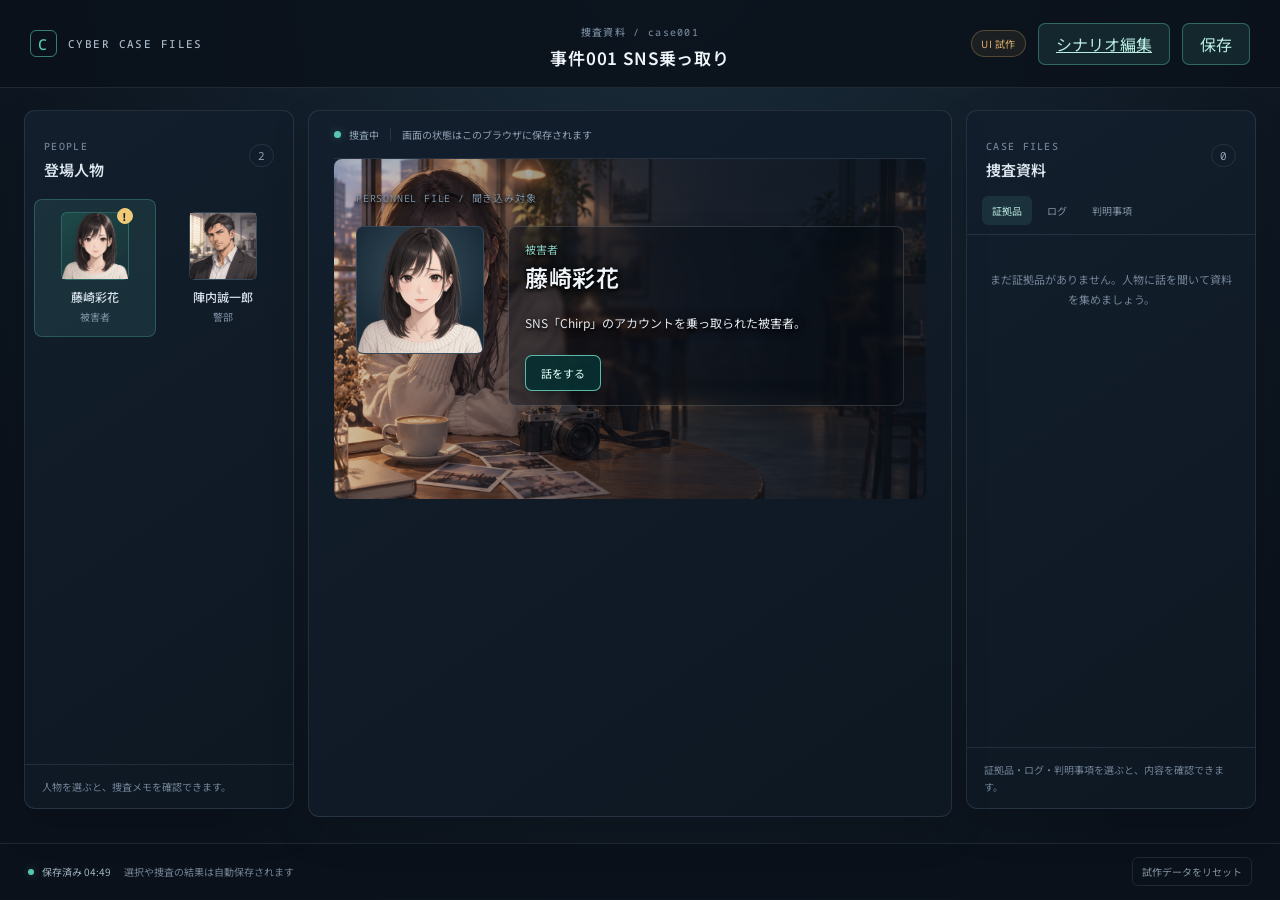
==== prototype/index.html @ 9a561472 "Add an input node." ====
<!doctype html>
<html lang="ja">
  <head>
    <meta charset="utf-8">
    <meta name="viewport" content="width=device-width, initial-scale=1">
    <meta name="theme-color" content="#101b29">
    <title>CASE 001 | サイバー捜査ノベルADV</title>
    <link rel="stylesheet" href="./style.css">
    <script type="module" src="./app.js"></script>
  </head>
  <body>
    <header class="topbar">
      <a class="wordmark" href="./" aria-label="捜査画面トップ">
        <span class="wordmark-icon">C</span>
        <span>CYBER CASE FILES</span>
      </a>
      <div class="case-heading">
        <span id="case-eyebrow" class="eyebrow">捜査資料 / CASE 001</span>
        <h1 id="case-title">SNS乗っ取り</h1>
      </div>
      <div class="top-actions">
        <span class="prototype-badge">UI 試作</span>
        <a class="save-button" href="./scenario-maker/index.html?source=case001.json">シナリオ編集</a>
        <button id="save-button" class="save-button" type="button">保存</button>
      </div>
    </header>

    <main class="workspace">
      <nav class="side-panel people-panel" aria-label="登場人物">
        <div class="panel-heading">
          <div>
            <span class="eyebrow">PEOPLE</span>
            <h2>登場人物</h2>
          </div>
          <span id="people-count" class="count-pill">0</span>
        </div>
        <div id="people-list" class="list-stack"></div>
        <div class="panel-footnote">人物を選ぶと、捜査メモを確認できます。</div>
      </nav>

      <section class="main-panel" aria-live="polite">
        <div class="case-status-row">
          <span class="status-dot"></span>
          <span>捜査中</span>
          <span class="status-divider"></span>
          <span>画面の状態はこのブラウザに保存されます</span>
        </div>
        <div id="detail-view" class="detail-view"></div>
        <section id="dialogue-choices" class="dialogue-choices" hidden aria-label="選択肢"></section>
        <section id="dialogue-pane" class="dialogue-pane" aria-live="polite">
          <div class="dialogue-label">DIALOGUE / 会話</div>
          <div class="dialogue-speaker-row"><span id="dialogue-icon" class="dialogue-icon"></span><div><span id="dialogue-speaker" class="dialogue-speaker"></span><h2 id="dialogue-title"></h2></div></div>
          <p id="dialogue-text" class="dialogue-text"></p>
          <form id="dialogue-answer-form" class="dialogue-answer-form" hidden>
            <label for="dialogue-answer">回答</label>
            <div class="dialogue-answer-row"><input id="dialogue-answer" name="answer" type="text" autocomplete="off"><button class="action-button" type="submit">回答する</button></div>
            <p id="dialogue-answer-feedback" class="dialogue-answer-feedback" role="status" aria-live="polite"></p>
          </form>
          <div id="dialogue-controls" class="dialogue-controls"><button id="dialogue-next" class="action-button" type="button" hidden>次へ</button><button id="dialogue-close" class="reset-button" type="button" hidden>やめる</button><button id="log-analysis-close" class="reset-button" type="button" hidden>解析を終了する</button></div>
        </section>
     </section>

      <nav class="side-panel evidence-panel" aria-label="捜査資料">
        <div class="panel-heading">
          <div>
            <span class="eyebrow">CASE FILES</span>
            <h2>捜査資料</h2>
          </div>
          <span id="evidence-count" class="count-pill">0</span>
        </div>
        <div class="evidence-tabs" role="tablist" aria-label="捜査資料の種類">
          <button class="tab-button is-active" data-tab="evidence" type="button" role="tab" aria-selected="true">証拠品</button>
          <button class="tab-button" data-tab="logs" type="button" role="tab" aria-selected="false">ログ</button>
          <button class="tab-button" data-tab="facts" type="button" role="tab" aria-selected="false">判明事項</button>
        </div>
        <div id="evidence-list" class="list-stack"></div>
        <div class="panel-footnote">証拠品・ログ・判明事項を選ぶと、内容を確認できます。</div>
      </nav>
    </main>

    <footer class="savebar">
      <span class="save-indicator"><span id="save-indicator-dot" class="save-dot"></span><span id="save-status">読み込み中</span></span>
      <span class="save-hint">選択や捜査の結果は自動保存されます</span>
      <button id="reset-button" class="reset-button" type="button">試作データをリセット</button>
    </footer>

    <div id="toast" class="toast" role="status" aria-live="polite"></div>
    <dialog id="inspection-dialog" class="inspection-dialog" aria-labelledby="inspection-title">
      <div class="dialog-topline">EVIDENCE REVIEW / 証拠品調査</div>
      <h2 id="inspection-title">証拠品を調べる</h2>
      <div id="inspection-content"></div>
      <div class="dialog-actions">
        <button id="inspection-close" class="reset-button" type="button">やめる</button>
      </div>
    </dialog>
  </body>
</html>
---- prototype/style.css ----
:root {
  color-scheme: dark;
  font-family: 'Noto Sans JP';
  background: #0b121c;
  color: #e3ebf4;
  font-synthesis: none;
  text-rendering: optimizeLegibility;
  --line: rgba(168, 192, 216, .13);
  --muted: #8291a2;
  --panel: #111c29;
  --panel-deep: #0e1823;
  --accent: #58c7b2;
  --accent-soft: rgba(88, 199, 178, .12);
}

@font-face {
  font-family: 'Noto Sans JP';
  src: url('./assets/fonts/NotoSansJP[wght].ttf') format('truetype');
  font-style: normal;
  font-weight: 100 900;
  font-display: swap;
}

@font-face {
  font-family: 'Noto Sans Mono';
  src: url('./assets/fonts/NotoSansMono[wdth,wght].ttf') format('truetype');
  font-style: normal;
  font-weight: 100 900;
  font-stretch: 62.5% 100%;
  font-display: swap;
}

* { box-sizing: border-box; }
body { min-width: 360px; min-height: 100vh; margin: 0; background: radial-gradient(ellipse at 52% -15%, #1b2d3b 0, #0b121c 48rem); }
button { font: inherit; }
.topbar { min-height: 88px; padding: 0 30px; display: grid; grid-template-columns: 1fr 1fr 1fr; align-items: center; border-bottom: 1px solid var(--line); background: rgba(10, 17, 26, .86); }
.wordmark { display: inline-flex; align-items: center; gap: 11px; color: #aab8c8; font: 500 11px 'Noto Sans Mono', 'Noto Sans JP'; letter-spacing: .13em; text-decoration: none; }
.wordmark-icon { display: grid; place-items: center; width: 27px; aspect-ratio: 1 / 1; border: 1px solid rgba(88,199,178,.6); border-radius: 6px; color: var(--accent); font: 500 15px 'Noto Sans Mono', 'Noto Sans JP'; }
.case-heading { justify-self: center; text-align: center; }
.eyebrow { color: #728499; font: 500 10px 'Noto Sans Mono', 'Noto Sans JP'; letter-spacing: .13em; }
.case-heading h1 { margin: 4px 0 0; color: #f0f5fa; font-size: 17px; font-weight: 600; letter-spacing: .05em; }
.top-actions { justify-self: end; display: flex; align-items: center; gap: 12px; }
.prototype-badge { padding: 5px 9px; border: 1px solid rgba(231,180,98,.28); border-radius: 999px; color: #d7ad6c; background: rgba(231,180,98,.08); font-size: 10px; letter-spacing: .05em; }
.save-button { padding: 8px 17px; border: 1px solid rgba(88,199,178,.4); border-radius: 7px; color: #b9eee3; background: var(--accent-soft); cursor: pointer; transition: .16s ease; }
.save-button:hover { border-color: var(--accent); background: rgba(88,199,178,.2); }
.workspace { max-width: 1560px; min-height: calc(100vh - 145px); margin: 0 auto; padding: 22px 24px 26px; display: grid; grid-template-columns: minmax(220px, 270px) minmax(410px, 1fr) minmax(230px, 290px); gap: 14px; }
.side-panel, .main-panel { border: 1px solid var(--line); border-radius: 11px; background: linear-gradient(145deg, rgba(19,31,45,.98), rgba(14,24,35,.98)); box-shadow: 0 16px 40px rgba(0,0,0,.14); }
.side-panel { min-height: 650px; display: flex; flex-direction: column; overflow: hidden; }
.panel-heading, .section-heading { padding: 20px 19px 16px; display: flex; justify-content: space-between; align-items: center; }
.panel-heading h2, .section-heading h2 { margin: 4px 0 0; color: #dce6ef; font-size: 15px; font-weight: 600; }
.count-pill { min-width: 25px; height: 23px; padding: 0 7px; display: grid; place-items: center; border: 1px solid var(--line); border-radius: 999px; color: #91a1b3; font: 11px 'Noto Sans Mono', 'Noto Sans JP'; }
.list-stack { padding: 3px 9px; display: grid; gap: 5px; align-content: start; }
.list-item { width: 100%; min-height: 57px; padding: 9px 10px; display: flex; gap: 11px; align-items: center; border: 1px solid transparent; border-radius: 8px; color: inherit; background: transparent; text-align: left; cursor: pointer; transition: .15s ease; }
.list-item:hover { background: rgba(255,255,255,.035); }
.list-item.is-selected { border-color: rgba(88,199,178,.28); background: var(--accent-soft); }
.avatar { width: 36px; aspect-ratio: 1 / 1; flex: 0 0 auto; display: grid; place-items: center; border: 1px solid rgba(136,163,188,.18); border-radius: 6px; color: #b0c3d5; background: linear-gradient(145deg, #263d4b, #172634); font: 11px 'Noto Sans Mono', 'Noto Sans JP'; }
.avatar.is-accent { border-color: rgba(88,199,178,.3); color: #9ce0d2; background: linear-gradient(145deg, #1d4947, #183038); }
.item-copy { min-width: 0; display: grid; gap: 4px; }
.item-name { overflow: hidden; color: #d4dfe9; font-size: 12px; font-weight: 500; text-overflow: ellipsis; white-space: nowrap; }
.item-meta { color: #7e90a3; font-size: 10px; }
.item-mark { margin-left: auto; color: var(--accent); font-size: 12px; }
.people-panel .list-stack { grid-template-columns: repeat(2, minmax(0, 1fr)); padding: 3px 9px; gap: 7px; }
.people-panel .list-item { flex-direction: column; justify-content: flex-start; gap: 8px; padding: 12px 5px; text-align: center; }
.people-panel .avatar { width: 68px; }
.people-panel .item-copy { width: 100%; justify-items: center; gap: 4px; }
.people-panel .item-name { max-width: 100%; }
.panel-footnote { margin-top: auto; padding: 13px 17px; border-top: 1px solid var(--line); color: #728397; font-size: 10px; line-height: 1.7; }
.main-panel { padding: 0 25px 23px; }
.case-status-row { min-height: 48px; display: flex; gap: 8px; align-items: center; border-bottom: 1px solid var(--line); color: #8fa0b2; font-size: 10px; }
.status-dot, .save-dot { width: 7px; height: 7px; border-radius: 50%; background: var(--accent); box-shadow: 0 0 9px rgba(88,199,178,.35); }
.status-divider { width: 1px; height: 13px; margin: 0 3px; background: var(--line); }
.detail-view { min-height: 340px; padding: 31px 0 27px; }
.detail-topline { display: flex; align-items: center; gap: 8px; color: #7990a3; font: 10px 'Noto Sans Mono', 'Noto Sans JP'; letter-spacing: .08em; }
.detail-card { margin-top: 21px; display: grid; grid-template-columns: 128px minmax(0,1fr); gap: 24px; align-items: start; }
.portrait { aspect-ratio: 1 / 1; display: grid; place-items: center; overflow: hidden; border: 1px solid rgba(132,164,185,.22); border-radius: 7px; color: #a6b9c9; background: radial-gradient(circle at 50% 35%, #36515d, #1b2c39 70%); font: 25px 'Noto Sans Mono', 'Noto Sans JP'; }
.portrait.evidence-art { aspect-ratio: 1 / 1; color: #8ecdc0; background: radial-gradient(circle at 50% 45%, #264d4a, #14242c 72%); }
.detail-copy h2 { margin: 3px 0 8px; color: #eff5fa; font-size: 23px; font-weight: 600; letter-spacing: .025em; }
.detail-role { color: #86cdbf; font-size: 11px; }
.detail-description { max-width: 490px; margin: 18px 0 0; color: #a3b1bf; font-size: 12px; line-height: 1.9; }
.detail-id { margin-top: 18px; color: #63778b; font: 10px 'Noto Sans Mono', 'Noto Sans JP'; }
.action-button { margin-top: 20px; padding: 9px 15px; border: 1px solid rgba(88,199,178,.32); border-radius: 7px; color: #aee4d9; background: rgba(88,199,178,.09); font-size: 11px; cursor: pointer; transition: .15s ease; }
.action-button:hover:not(:disabled) { border-color: var(--accent); background: rgba(88,199,178,.17); }
.action-button:disabled { border-color: var(--line); color: #8090a0; background: rgba(255,255,255,.025); cursor: default; }
.detail-actions { display: flex; flex-wrap: wrap; gap: 8px; margin-top: 20px; }
.detail-actions .action-button { margin-top: 0; }
.action-button.secondary { color: var(--ink); background: rgba(10, 20, 29, .54); border-color: var(--line); }
.action-button.secondary:hover:not(:disabled) { border-color: var(--accent); background: rgba(25, 42, 52, .82); }
.empty-state { padding: 21px 12px; color: #748599; font-size: 11px; line-height: 1.8; text-align: center; }
.evidence-tabs { padding: 0 15px 9px; display: flex; gap: 5px; border-bottom: 1px solid var(--line); }
.tab-button { padding: 7px 10px; border: 0; border-radius: 6px; color: #8293a4; background: transparent; font-size: 10px; cursor: pointer; }
.tab-button.is-active { color: #b9e6dd; background: var(--accent-soft); }
.log-view { padding-top: 10px; }
.log-row { width: 100%; margin-top: 8px; padding: 12px 10px; display: flex; gap: 12px; align-items: center; border: 1px solid var(--line); border-radius: 7px; color: #c4d1dc; background: rgba(255,255,255,.025); font: 11px 'Noto Sans Mono', 'Noto Sans JP'; text-align: left; cursor: pointer; }
.log-row:hover:not(:disabled) { border-color: rgba(88,199,178,.35); background: rgba(88,199,178,.07); }
.log-row:disabled { color: #8391a0; cursor: default; }
.log-row > span:nth-child(2) { flex: 1; }
.log-action-label { flex: 0 0 auto; color: #8fd7c9; font-size: 10px; }
.question-flag { width: 19px; height: 19px; flex: 0 0 auto; display: grid; place-items: center; border: 1px solid rgba(229,179,98,.34); border-radius: 4px; color: #edc77f; background: rgba(229,179,98,.09); font: 11px 'Noto Sans Mono', 'Noto Sans JP'; }
.fact-list-item { min-height: 62px; }
.fact-report { max-width: 720px; margin-top: 25px; padding: 25px 28px; border: 1px solid rgba(88,199,178,.2); border-left: 3px solid rgba(88,199,178,.6); border-radius: 5px; background: linear-gradient(135deg, rgba(88,199,178,.055), rgba(255,255,255,.018)); }
.report-label { color: #86cdbf; font: 10px 'Noto Sans Mono', 'Noto Sans JP'; letter-spacing: .13em; }
.fact-report h2 { margin: 13px 0 12px; color: #edf4f8; font-size: 21px; font-weight: 600; line-height: 1.5; }
.fact-report p { margin: 0; color: #b4c1cb; font-size: 13px; line-height: 2; }
.report-footer { margin-top: 28px; padding-top: 12px; border-top: 1px solid var(--line); color: #708397; font-size: 10px; }
.report-empty { margin-top: 38px; }
.inspection-dialog { width: min(520px, calc(100vw - 32px)); padding: 25px; border: 1px solid rgba(88,199,178,.28); border-radius: 12px; color: #e3ebf4; background: #111c29; box-shadow: 0 24px 80px rgba(0,0,0,.55); }
.inspection-dialog::backdrop { background: rgba(3,8,13,.76); backdrop-filter: blur(3px); }
.dialog-topline { color: #7990a3; font: 10px 'Noto Sans Mono', 'Noto Sans JP'; letter-spacing: .08em; }
.inspection-dialog h2 { margin: 12px 0 0; color: #edf4f8; font-size: 19px; }
.inspection-choices { display: grid; gap: 8px; margin-top: 10px; }
.inspection-choices .action-button { width: 100%; margin: 0; padding: 12px 14px; text-align: left; }
.inspection-result-title { margin: 25px 0 8px; color: #b9e6dd; font-size: 15px; }
.inspection-result { margin: 0 0 22px; color: #a3b1bf; font-size: 12px; line-height: 1.9; }
.dialog-actions { display: flex; justify-content: flex-end; margin-top: 22px; padding-top: 13px; border-top: 1px solid var(--line); }
.savebar { min-height: 56px; padding: 0 28px; display: flex; align-items: center; gap: 13px; border-top: 1px solid var(--line); background: rgba(10,17,26,.9); color: #7f91a3; font-size: 10px; }
.save-indicator { display: inline-flex; align-items: center; gap: 8px; color: #9eafbd; }
.save-dot { width: 6px; height: 6px; }
.save-dot.is-pending { background: #e5b362; box-shadow: 0 0 8px rgba(229,179,98,.35); }
.save-hint { color: #718295; }
.reset-button { margin-left: auto; padding: 6px 9px; border: 1px solid var(--line); border-radius: 6px; color: #8493a1; background: transparent; font-size: 10px; cursor: pointer; }
.reset-button:hover { color: #e8a59a; border-color: rgba(232,165,154,.34); }
.toast { position: fixed; right: 24px; bottom: 72px; padding: 10px 14px; border: 1px solid rgba(88,199,178,.25); border-radius: 8px; color: #c8e9e2; background: #142a2d; box-shadow: 0 8px 26px rgba(0,0,0,.3); font-size: 11px; opacity: 0; transform: translateY(8px); pointer-events: none; transition: .18s ease; }
.toast.is-visible { opacity: 1; transform: translateY(0); }

@media (max-width: 1050px) {
  .workspace { grid-template-columns: 220px minmax(350px,1fr); }
  .evidence-panel { grid-column: 1 / -1; min-height: 285px; }
  .evidence-panel .list-stack { grid-template-columns: repeat(auto-fit,minmax(220px,1fr)); }
  .evidence-panel .panel-footnote { margin-top: auto; }
}
@media (max-width: 700px) {
  .topbar { min-height: 76px; padding: 0 14px; grid-template-columns: 1fr auto; }
  .wordmark { font-size: 9px; }
  .case-heading { display: none; }
  .prototype-badge { display: none; }
  .workspace { padding: 12px; grid-template-columns: 1fr; gap: 10px; }
  .side-panel { min-height: auto; }
  .people-panel .list-stack { grid-template-columns: repeat(2,minmax(0,1fr)); }
  .people-panel .panel-footnote { margin-top: 9px; }
  .main-panel { grid-row: 1; padding: 0 16px 17px; }
  .case-status-row { font-size: 9px; }
  .detail-view { min-height: 285px; padding-top: 23px; }
  .detail-card { grid-template-columns: 90px minmax(0,1fr); gap: 15px; }
  .detail-copy h2 { font-size: 18px; }
  .portrait { font-size: 19px; }
  .savebar { padding: 0 13px; gap: 8px; }
  .save-hint { display: none; }
}

.avatar img,.portrait img{width:100%;height:100%;object-fit:cover;display:block}.detail-view{background-repeat:no-repeat;background-position:center;background-size:cover;border-radius:8px;padding-left:22px;padding-right:22px}.detail-view .detail-card,.detail-view .detail-topline{max-width:900px}

.dialogue-pane{margin-top:18px;padding:18px 20px;border:1px solid rgba(88,199,178,.24);border-radius:10px;background:linear-gradient(145deg,rgba(18,39,47,.96),rgba(12,25,35,.96));box-shadow:0 10px 30px rgba(0,0,0,.18)}.dialogue-label{color:#7faaa4;font:10px 'Noto Sans Mono','Noto Sans JP';letter-spacing:.1em}.dialogue-speaker-row{display:flex;align-items:center;gap:11px;margin-top:10px}.dialogue-icon{width:42px;height:42px;display:grid;place-items:center;overflow:hidden;border:1px solid rgba(88,199,178,.35);border-radius:50%;color:#a9e6dc;background:#19363b}.dialogue-icon img{width:100%;height:100%;object-fit:cover}.dialogue-speaker-row h2{margin:3px 0 0;color:#eef5f7;font-size:16px}.dialogue-speaker{color:#83cdbf;font-size:11px}.dialogue-text{min-height:48px;margin:16px 0 13px;color:#d9e5e8;font-size:14px;line-height:1.9;white-space:pre-line}.dialogue-choices{display:grid;gap:7px}.dialogue-choices .action-button{width:100%;margin:0;text-align:left}.dialogue-pane>.reset-button{margin-top:12px;margin-left:0}.dialogue-pane[hidden]{display:none}


.dialogue-choices{margin-top:10px;padding:12px 0;display:grid;gap:8px}.dialogue-choices[hidden]{display:none}.dialogue-pane .dialogue-choices{display:none}.dialogue-pane .dialogue-text.is-typing{opacity:.9}.dialogue-pane .action-button{margin-top:0}

.collection-placeholder{font:24px 'Share Tech Mono','Noto Sans Mono','Noto Sans JP',monospace;letter-spacing:.06em}.log-view{font-family:'Share Tech Mono','Noto Sans Mono','Noto Sans JP',monospace}.log-view .detail-description,.log-view h2{font-family:'Noto Sans JP',sans-serif}
.log-view{max-height:360px;overflow-y:auto;padding-right:6px}
.log-title{margin:4px 0 8px;font-size:14px}
.log-row{min-height:0;padding:6px 8px;line-height:1.35}
.log-row .question-flag{width:17px;height:17px}
.log-row.is-discovered{border-color:rgba(88,199,178,.35);background:rgba(88,199,178,.07)}
.question-flag.is-discovered{border-color:rgba(88,199,178,.45);color:#8fe0ce;background:rgba(88,199,178,.1)}
.dialogue-controls{display:flex;justify-content:flex-end;gap:8px;margin-top:10px}.dialogue-controls button{margin:0}.dialogue-controls [hidden]{display:none}
.side-panel .list-stack{min-height:0;max-height:calc(100vh - 260px);overflow-y:auto;scrollbar-color:rgba(126,161,177,.5) transparent;scrollbar-width:thin}
@media (max-width:700px){.side-panel .list-stack{max-height:280px}}
.side-panel{height:calc(100vh - 201px);min-height:0}
@media (max-width:700px){.side-panel{height:auto;min-height:auto}}
.dialogue-choices{justify-items:end}.dialogue-choices .action-button{width:auto;min-width:220px;max-width:100%}
@media (max-width:700px){.dialogue-choices .action-button{width:100%;min-width:0}}
.avatar{position:relative}
.avatar .item-mark{position:absolute;top:-5px;right:-5px;margin:0;width:16px;height:16px;display:grid;place-items:center;border:1px solid #f0ca76;border-radius:50%;color:#1b1d1e;background:#f0ca76;font-size:11px;font-weight:700;line-height:1}
.tab-button.has-new::after{content:'!';display:inline-grid;place-items:center;width:14px;height:14px;margin-left:5px;border-radius:50%;color:#1b1d1e;background:#f0ca76;font-size:10px;font-weight:700;line-height:1}
.dialogue-choices{margin:12px 0 0;padding:10px 0;display:flex;flex-direction:column;align-items:flex-end;gap:7px}
.dialogue-choices .action-button{width:auto;min-width:220px;max-width:100%;text-align:right}
.dialogue-choices .unlock-notice{border-color:rgba(240,202,118,.42);color:#f0d89f;background:rgba(240,202,118,.08)}
.main-panel{position:relative}
.dialogue-choices{position:absolute;z-index:4;right:38px;bottom:210px;max-width:calc(100% - 76px);max-height:42%;overflow-y:auto;margin:0;padding:10px;border:1px solid rgba(190,210,230,.16);border-radius:10px;background:rgba(8,14,22,.68);backdrop-filter:blur(5px);scrollbar-color:rgba(126,161,177,.5) transparent;scrollbar-width:thin}
.dialogue-notices{display:grid;gap:5px;margin:10px 0;padding:10px 12px;border-left:3px solid #f0ca76;border-radius:4px;background:rgba(240,202,118,.08)}
.dialogue-notice{margin:0;color:#f2d48e;font-size:13px;font-weight:600;line-height:1.7}
@media (max-width:700px){.dialogue-choices .action-button{width:100%;min-width:0}}
@media (max-width:700px){.dialogue-choices{right:24px;bottom:200px;max-width:calc(100% - 48px);max-height:38%;padding:8px}}

/* Use the browser viewport, which already excludes browser bars and the taskbar.
   Keep the existing layout on tall displays and the stacked layout on mobile. */
@media (min-width: 1051px) and (max-height: 800px) {
  body {
    height: 100vh;
    height: 100dvh;
    min-height: 480px;
    display: grid;
    grid-template-rows: auto minmax(0, 1fr) auto;
  }
  .topbar { min-height: 60px; padding: 0 24px; }
  .savebar { min-height: 38px; padding: 0 24px; }
  .workspace {
    width: 100%;
    min-height: 0;
    padding: 12px 24px;
    grid-template-rows: minmax(0, 1fr);
  }
  .side-panel { height: auto; min-height: 0; }
  .side-panel .panel-heading { padding: 12px 16px; flex-shrink: 0; }
  .side-panel .evidence-tabs, .side-panel .panel-footnote { flex-shrink: 0; }
  .side-panel .list-stack { max-height: none; overflow-y: auto; }
  .main-panel {
    min-height: 0;
    min-width: 0;
    padding: 0 16px 12px;
    display: grid;
    grid-template-rows: 36px minmax(0, 1fr) auto;
  }
  .case-status-row { min-height: 0; }
  .detail-view {
    grid-area: 2 / 1;
    min-height: 0;
    min-width: 0;
    padding: 14px 16px;
    overflow: auto;
  }
  .detail-card { margin-top: 12px; grid-template-columns: 96px minmax(0, 1fr); gap: 16px; }
  .detail-description, .detail-id { margin-top: 10px; }
  .dialogue-pane {
    grid-area: 3 / 1;
    height: clamp(170px, 30vh, 220px);
    min-height: 0;
    margin-top: 10px;
    padding: 10px 14px;
    display: flex;
    flex-direction: column;
  }
  .dialogue-label, .dialogue-speaker-row, .dialogue-controls { flex-shrink: 0; }
  .dialogue-speaker-row { margin-top: 6px; }
  .dialogue-icon { width: 32px; height: 32px; flex-shrink: 0; }
  .dialogue-text { flex: 1; min-height: 0; margin: 8px 0; overflow-y: auto; overflow-wrap: anywhere; }
  .dialogue-controls { margin-top: 4px; }
  .dialogue-choices {
    grid-area: 2 / 1;
    position: relative;
    align-self: end;
    justify-self: end;
    right: auto;
    bottom: auto;
    min-height: 0;
    margin: 8px;
    max-width: calc(100% - 16px);
    max-height: calc(100% - 16px);
  }
  .log-view { max-height: none; overflow: visible; }
}

/* Keep selection details readable over scenario artwork. */
.detail-view:not(.is-log-analysis) .detail-topline,
.detail-view .detail-copy h2,
.detail-view .detail-copy .detail-role,
.detail-view .detail-copy .detail-description {
  text-shadow: 0 2px 3px rgba(0, 0, 0, .98), 0 0 12px rgba(0, 0, 0, .9);
}
.detail-view .detail-copy {
  padding: 14px 16px;
  border: 1px solid rgba(225, 238, 247, .16);
  border-radius: 8px;
  background: rgba(5, 12, 20, .48);
  box-shadow: 0 6px 20px rgba(0, 0, 0, .22);
  backdrop-filter: blur(2px);
}
.detail-view .detail-copy .detail-description { color: #e1e9f0; }
.detail-view .detail-copy .action-button {
  border-color: rgba(115, 224, 204, .78);
  color: #e0fff8;
  background: rgba(8, 48, 49, .92);
  box-shadow: 0 3px 10px rgba(0, 0, 0, .34);
}
.detail-view .detail-copy .action-button:hover:not(:disabled) {
  background: rgba(8, 58, 56, .98);
}

.dialogue-answer-form { margin-top: 12px; }
.dialogue-answer-form[hidden] { display: none; }
.dialogue-answer-form > label { display: block; margin-bottom: 6px; color: #a9c1c6; font-size: 12px; }
.dialogue-answer-row { display: flex; gap: 8px; }
.dialogue-answer-row input { flex: 1; min-width: 0; padding: 10px 12px; border: 1px solid rgba(117, 165, 171, .55); border-radius: 7px; color: #e8f2f4; background: rgba(6, 16, 24, .92); font: inherit; }
.dialogue-answer-row .action-button { margin: 0; white-space: nowrap; }
.dialogue-answer-feedback { min-height: 1.4em; margin: 6px 0 0; color: #ffcc82; font-size: 12px; }
@media (max-width: 480px) { .dialogue-answer-row { flex-direction: column; } }
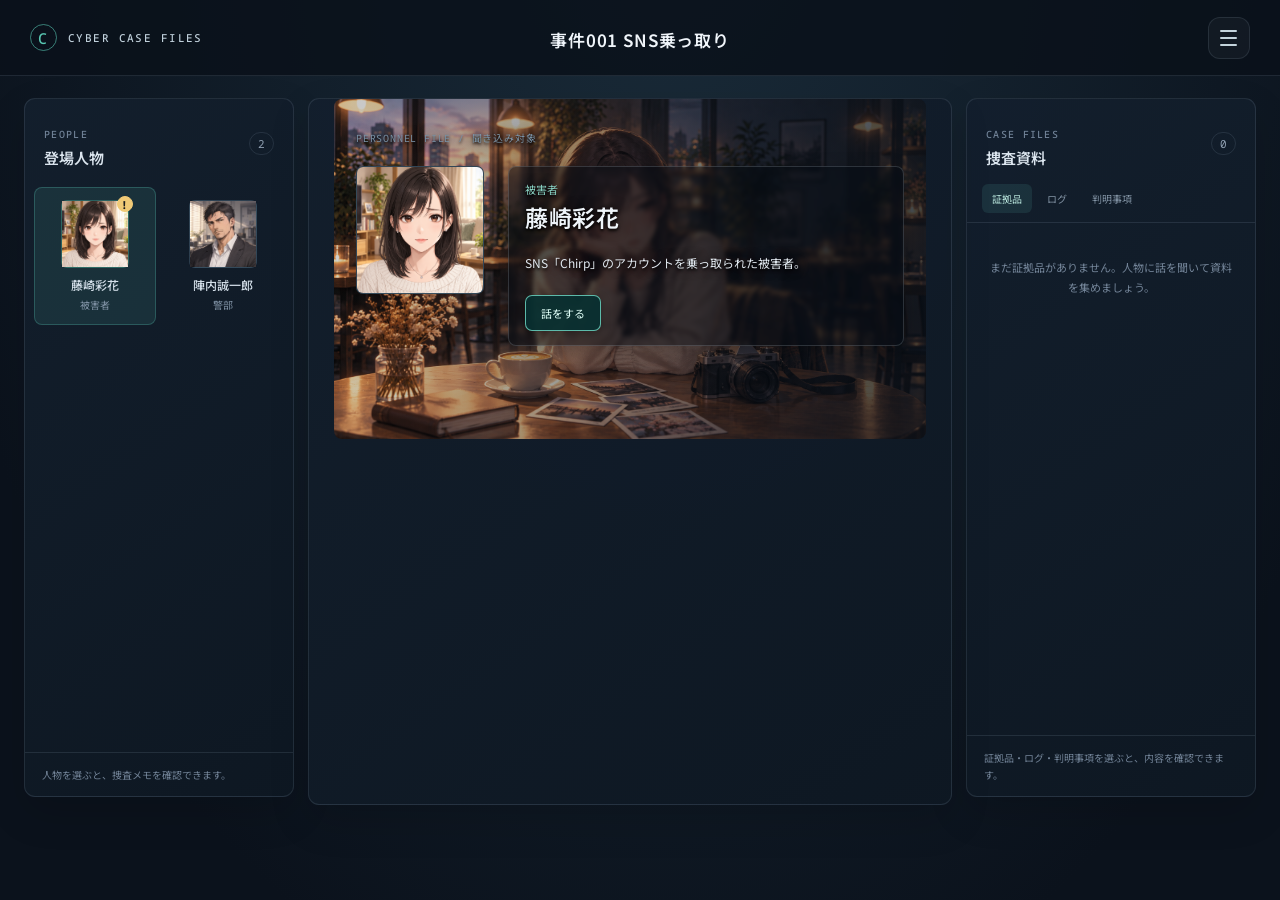
==== commit 737c9195: "Update UI" ====
--- a/prototype/index.html
+++ b/prototype/index.html
@@ -15,13 +15,18 @@
         <span>CYBER CASE FILES</span>
       </a>
       <div class="case-heading">
-        <span id="case-eyebrow" class="eyebrow">捜査資料 / CASE 001</span>
         <h1 id="case-title">SNS乗っ取り</h1>
       </div>
       <div class="top-actions">
-        <span class="prototype-badge">UI 試作</span>
-        <a class="save-button" href="./scenario-maker/index.html?source=case001.json">シナリオ編集</a>
-        <button id="save-button" class="save-button" type="button">保存</button>
+        <details class="developer-menu">
+          <summary class="menu-button" aria-label="メニューを開く"><span></span><span></span><span></span></summary>
+          <div class="developer-menu-popover">
+            <div class="menu-version"><span class="eyebrow">VERSION</span><strong>UI 試作版</strong><small>本番実装時に削除予定</small></div>
+            <a href="./scenario-maker/index.html?source=case001.json">シナリオ編集</a>
+            <button id="save-button" type="button">保存</button>
+            <button id="reset-button" class="menu-danger" type="button">試作データを削除</button>
+          </div>
+        </details>
       </div>
     </header>
 
@@ -39,12 +44,6 @@
       </nav>
 
       <section class="main-panel" aria-live="polite">
-        <div class="case-status-row">
-          <span class="status-dot"></span>
-          <span>捜査中</span>
-          <span class="status-divider"></span>
-          <span>画面の状態はこのブラウザに保存されます</span>
-        </div>
         <div id="detail-view" class="detail-view"></div>
         <section id="dialogue-choices" class="dialogue-choices" hidden aria-label="選択肢"></section>
         <section id="dialogue-pane" class="dialogue-pane" aria-live="polite">
@@ -78,12 +77,6 @@
       </nav>
     </main>
 
-    <footer class="savebar">
-      <span class="save-indicator"><span id="save-indicator-dot" class="save-dot"></span><span id="save-status">読み込み中</span></span>
-      <span class="save-hint">選択や捜査の結果は自動保存されます</span>
-      <button id="reset-button" class="reset-button" type="button">試作データをリセット</button>
-    </footer>
-
     <div id="toast" class="toast" role="status" aria-live="polite"></div>
     <dialog id="inspection-dialog" class="inspection-dialog" aria-labelledby="inspection-title">
       <div class="dialog-topline">EVIDENCE REVIEW / 証拠品調査</div>
--- a/prototype/style.css
+++ b/prototype/style.css
@@ -56,7 +56,7 @@
 .avatar { width: 36px; aspect-ratio: 1 / 1; flex: 0 0 auto; display: grid; place-items: center; border: 1px solid rgba(136,163,188,.18); border-radius: 6px; color: #b0c3d5; background: linear-gradient(145deg, #263d4b, #172634); font: 11px 'Noto Sans Mono', 'Noto Sans JP'; }
 .avatar.is-accent { border-color: rgba(88,199,178,.3); color: #9ce0d2; background: linear-gradient(145deg, #1d4947, #183038); }
 .item-copy { min-width: 0; display: grid; gap: 4px; }
-.item-name { overflow: hidden; color: #d4dfe9; font-size: 12px; font-weight: 500; text-overflow: ellipsis; white-space: nowrap; }
+.item-name { display: -webkit-box; overflow: hidden; color: #d4dfe9; font-size: 12px; font-weight: 500; line-height: 1.45; white-space: normal; overflow-wrap: anywhere; -webkit-box-orient: vertical; -webkit-line-clamp: 2; }
 .item-meta { color: #7e90a3; font-size: 10px; }
 .item-mark { margin-left: auto; color: var(--accent); font-size: 12px; }
 .people-panel .list-stack { grid-template-columns: repeat(2, minmax(0, 1fr)); padding: 3px 9px; gap: 7px; }
@@ -161,6 +161,12 @@
 .log-row .question-flag{width:17px;height:17px}
 .log-row.is-discovered{border-color:rgba(88,199,178,.35);background:rgba(88,199,178,.07)}
 .question-flag.is-discovered{border-color:rgba(88,199,178,.45);color:#8fe0ce;background:rgba(88,199,178,.1)}
+.log-view { padding: 14px 16px; border: 1px solid rgba(135,170,159,.12); border-radius: 8px; color: #c2d8c9; background: #070b0a; }
+.log-view .log-title { color: #91b7a0; }
+.log-view .log-row { margin-top: 0; padding: 6px 4px; border: 0; border-radius: 0; color: #c2d8c9; background: transparent; }
+.log-view .log-row:hover:not(:disabled) { color: #effff2; background: rgba(94,157,115,.1); }
+.log-view .log-row:disabled { color: #84968a; }
+.log-view .log-row.is-discovered { color: #a9e2b6; background: transparent; }
 .dialogue-controls{display:flex;justify-content:flex-end;gap:8px;margin-top:10px}.dialogue-controls button{margin:0}.dialogue-controls [hidden]{display:none}
 .side-panel .list-stack{min-height:0;max-height:calc(100vh - 260px);overflow-y:auto;scrollbar-color:rgba(126,161,177,.5) transparent;scrollbar-width:thin}
 @media (max-width:700px){.side-panel .list-stack{max-height:280px}}
@@ -178,6 +184,32 @@
 .dialogue-choices{position:absolute;z-index:4;right:38px;bottom:210px;max-width:calc(100% - 76px);max-height:42%;overflow-y:auto;margin:0;padding:10px;border:1px solid rgba(190,210,230,.16);border-radius:10px;background:rgba(8,14,22,.68);backdrop-filter:blur(5px);scrollbar-color:rgba(126,161,177,.5) transparent;scrollbar-width:thin}
 .dialogue-notices{display:grid;gap:5px;margin:10px 0;padding:10px 12px;border-left:3px solid #f0ca76;border-radius:4px;background:rgba(240,202,118,.08)}
 .dialogue-notice{margin:0;color:#f2d48e;font-size:13px;font-weight:600;line-height:1.7}
+
+/* Keep developer controls available without making them part of the investigation workspace. */
+.topbar { min-height: 76px; grid-template-columns: 1fr minmax(180px,1fr) 1fr; }
+.wordmark { color: #c0d0db; }
+.wordmark-icon { border-radius: 50%; }
+.top-actions { position: relative; }
+.developer-menu { position: relative; }
+.menu-button { width: 42px; height: 42px; display: grid; place-content: center; gap: 5px; border: 1px solid var(--line); border-radius: 12px; background: rgba(255,255,255,.035); cursor: pointer; list-style: none; }
+.menu-button::-webkit-details-marker { display: none; }
+.menu-button span { width: 17px; height: 2px; border-radius: 2px; background: #c4d4dc; }
+.developer-menu[open] .menu-button { border-color: rgba(88,199,178,.45); background: var(--accent-soft); }
+.developer-menu-popover { position: absolute; z-index: 20; top: calc(100% + 10px); right: 0; width: min(260px, calc(100vw - 28px)); padding: 10px; display: grid; gap: 4px; border: 1px solid rgba(168,192,216,.2); border-radius: 12px; background: #142130; box-shadow: 0 16px 38px rgba(0,0,0,.38); }
+.developer-menu-popover a, .developer-menu-popover button { width: 100%; padding: 11px 12px; border: 0; border-radius: 8px; color: #d8e4eb; background: transparent; font: inherit; font-size: 12px; text-align: left; text-decoration: none; cursor: pointer; }
+.developer-menu-popover a:hover, .developer-menu-popover button:hover { background: rgba(255,255,255,.06); }
+.developer-menu-popover .menu-version { margin-bottom: 5px; padding: 10px 12px 12px; display: grid; gap: 5px; border-bottom: 1px solid var(--line); }
+.menu-version strong { color: #e3edf1; font-size: 13px; font-weight: 600; }
+.menu-version small { color: #8ea0ad; font-size: 10px; }
+.developer-menu-popover .menu-danger { color: #e5aaa1; }
+.developer-menu-popover .menu-danger:hover { background: rgba(232,165,154,.08); }
+.toast { bottom: 24px; }
+@media (max-width: 700px) {
+  .topbar { min-height: 68px; grid-template-columns: 1fr auto; }
+  .top-actions { grid-column: 2; grid-row: 1; }
+  .case-heading { display: block; grid-column: 1; grid-row: 2; justify-self: start; padding: 0 0 10px 38px; text-align: left; }
+  .case-heading h1 { font-size: 15px; }
+}
 @media (max-width:700px){.dialogue-choices .action-button{width:100%;min-width:0}}
 @media (max-width:700px){.dialogue-choices{right:24px;bottom:200px;max-width:calc(100% - 48px);max-height:38%;padding:8px}}
 
@@ -189,10 +221,9 @@
     height: 100dvh;
     min-height: 480px;
     display: grid;
-    grid-template-rows: auto minmax(0, 1fr) auto;
+    grid-template-rows: auto minmax(0, 1fr);
   }
   .topbar { min-height: 60px; padding: 0 24px; }
-  .savebar { min-height: 38px; padding: 0 24px; }
   .workspace {
     width: 100%;
     min-height: 0;
@@ -208,11 +239,10 @@
     min-width: 0;
     padding: 0 16px 12px;
     display: grid;
-    grid-template-rows: 36px minmax(0, 1fr) auto;
-  }
-  .case-status-row { min-height: 0; }
+    grid-template-rows: minmax(0, 1fr) auto;
+  }
   .detail-view {
-    grid-area: 2 / 1;
+    grid-area: 1 / 1;
     min-height: 0;
     min-width: 0;
     padding: 14px 16px;
@@ -221,7 +251,7 @@
   .detail-card { margin-top: 12px; grid-template-columns: 96px minmax(0, 1fr); gap: 16px; }
   .detail-description, .detail-id { margin-top: 10px; }
   .dialogue-pane {
-    grid-area: 3 / 1;
+    grid-area: 2 / 1;
     height: clamp(170px, 30vh, 220px);
     min-height: 0;
     margin-top: 10px;
@@ -235,7 +265,7 @@
   .dialogue-text { flex: 1; min-height: 0; margin: 8px 0; overflow-y: auto; overflow-wrap: anywhere; }
   .dialogue-controls { margin-top: 4px; }
   .dialogue-choices {
-    grid-area: 2 / 1;
+    grid-area: 1 / 1;
     position: relative;
     align-self: end;
     justify-self: end;
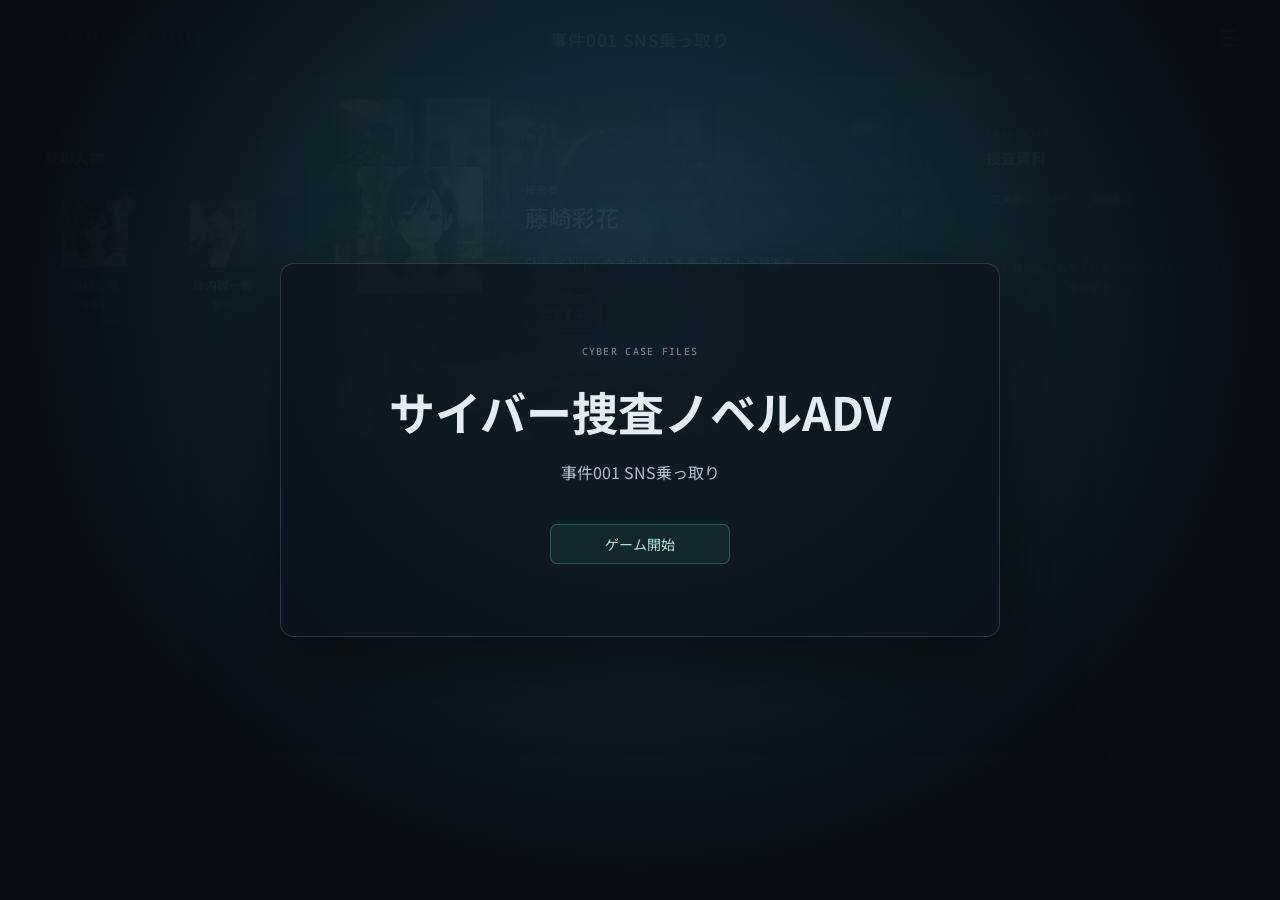
==== commit 91e61bbf: "Add Prologue Epilogue" ====
--- a/prototype/index.html
+++ b/prototype/index.html
@@ -22,13 +22,33 @@
           <summary class="menu-button" aria-label="メニューを開く"><span></span><span></span><span></span></summary>
           <div class="developer-menu-popover">
             <div class="menu-version"><span class="eyebrow">VERSION</span><strong>UI 試作版</strong><small>本番実装時に削除予定</small></div>
+            <section class="audio-settings" aria-label="音声設定">
+              <label for="bgm-mode">BGM</label>
+              <select id="bgm-mode" aria-label="BGMを選択"></select>
+              <label for="bgm-volume">BGM音量 <output id="bgm-volume-value" for="bgm-volume">35%</output></label>
+              <input id="bgm-volume" type="range" min="0" max="100" step="1" value="35">
+              <label for="se-volume">効果音音量 <output id="se-volume-value" for="se-volume">70%</output></label>
+              <input id="se-volume" type="range" min="0" max="100" step="1" value="70">
+              <small>音量0%で消音します。プロローグ・事件クリア後は専用曲を優先します。</small>
+            </section>
+            <button id="replay-prologue" type="button" hidden>プロローグを再生</button>
+            <button id="replay-epilogue" type="button" hidden>エピローグを再生</button>
             <a href="./scenario-maker/index.html?source=case001.json">シナリオ編集</a>
             <button id="save-button" type="button">保存</button>
-            <button id="reset-button" class="menu-danger" type="button">試作データを削除</button>
+            <button id="reset-button" class="menu-danger" type="button">セーブデータを削除</button>
           </div>
         </details>
       </div>
     </header>
+
+    <section id="title-screen" class="title-screen" aria-labelledby="title-screen-heading">
+      <div class="title-screen-card">
+        <span class="eyebrow">CYBER CASE FILES</span>
+        <h1 id="title-screen-heading">サイバー捜査ノベルADV</h1>
+        <p id="title-screen-case"></p>
+        <button id="title-start-button" class="action-button" type="button">ゲーム開始</button>
+      </div>
+    </section>
 
     <main class="workspace">
       <nav class="side-panel people-panel" aria-label="登場人物">
@@ -78,12 +98,32 @@
     </main>
 
     <div id="toast" class="toast" role="status" aria-live="polite"></div>
+    <section id="story-sequence" class="story-sequence" hidden aria-labelledby="story-sequence-title">
+      <div class="story-sequence-content">
+        <div class="dialogue-label" id="story-sequence-kind"></div>
+        <h1 id="story-sequence-title"></h1>
+        <p id="story-sequence-text"></p>
+        <div class="story-sequence-actions">
+          <button id="story-sequence-skip" class="reset-button" type="button">スキップ</button>
+          <button id="story-sequence-finish" class="action-button" type="button" hidden></button>
+        </div>
+      </div>
+    </section>
     <dialog id="inspection-dialog" class="inspection-dialog" aria-labelledby="inspection-title">
       <div class="dialog-topline">EVIDENCE REVIEW / 証拠品調査</div>
       <h2 id="inspection-title">証拠品を調べる</h2>
       <div id="inspection-content"></div>
       <div class="dialog-actions">
         <button id="inspection-close" class="reset-button" type="button">やめる</button>
+      </div>
+    </dialog>
+    <dialog id="delete-save-dialog" class="inspection-dialog delete-save-dialog" aria-labelledby="delete-save-title">
+      <div class="dialog-topline">SAVE DATA / セーブデータ</div>
+      <h2 id="delete-save-title">セーブデータを削除しますか？</h2>
+      <p>削除するとタイトル画面に戻ります。削除したセーブデータは復元できません。</p>
+      <div class="dialog-actions">
+        <button id="delete-save-cancel" class="reset-button" type="button">キャンセル</button>
+        <button id="delete-save-confirm" class="action-button danger-action" type="button">削除してタイトルへ戻る</button>
       </div>
     </dialog>
   </body>
--- a/prototype/style.css
+++ b/prototype/style.css
@@ -91,8 +91,8 @@
 .tab-button.is-active { color: #b9e6dd; background: var(--accent-soft); }
 .log-view { padding-top: 10px; }
 .log-row { width: 100%; margin-top: 8px; padding: 12px 10px; display: flex; gap: 12px; align-items: center; border: 1px solid var(--line); border-radius: 7px; color: #c4d1dc; background: rgba(255,255,255,.025); font: 11px 'Noto Sans Mono', 'Noto Sans JP'; text-align: left; cursor: pointer; }
-.log-row:hover:not(:disabled) { border-color: rgba(88,199,178,.35); background: rgba(88,199,178,.07); }
-.log-row:disabled { color: #8391a0; cursor: default; }
+.log-row:hover:not([aria-disabled="true"]) { border-color: rgba(88,199,178,.35); background: rgba(88,199,178,.07); }
+.log-row[aria-disabled="true"] { color: #8391a0; cursor: default; }
 .log-row > span:nth-child(2) { flex: 1; }
 .log-action-label { flex: 0 0 auto; color: #8fd7c9; font-size: 10px; }
 .question-flag { width: 19px; height: 19px; flex: 0 0 auto; display: grid; place-items: center; border: 1px solid rgba(229,179,98,.34); border-radius: 4px; color: #edc77f; background: rgba(229,179,98,.09); font: 11px 'Noto Sans Mono', 'Noto Sans JP'; }
@@ -164,8 +164,8 @@
 .log-view { padding: 14px 16px; border: 1px solid rgba(135,170,159,.12); border-radius: 8px; color: #c2d8c9; background: #070b0a; }
 .log-view .log-title { color: #91b7a0; }
 .log-view .log-row { margin-top: 0; padding: 6px 4px; border: 0; border-radius: 0; color: #c2d8c9; background: transparent; }
-.log-view .log-row:hover:not(:disabled) { color: #effff2; background: rgba(94,157,115,.1); }
-.log-view .log-row:disabled { color: #84968a; }
+.log-view .log-row:hover:not([aria-disabled="true"]) { color: #effff2; background: rgba(94,157,115,.1); }
+.log-view .log-row[aria-disabled="true"] { color: #84968a; }
 .log-view .log-row.is-discovered { color: #a9e2b6; background: transparent; }
 .dialogue-controls{display:flex;justify-content:flex-end;gap:8px;margin-top:10px}.dialogue-controls button{margin:0}.dialogue-controls [hidden]{display:none}
 .side-panel .list-stack{min-height:0;max-height:calc(100vh - 260px);overflow-y:auto;scrollbar-color:rgba(126,161,177,.5) transparent;scrollbar-width:thin}
@@ -195,7 +195,7 @@
 .menu-button::-webkit-details-marker { display: none; }
 .menu-button span { width: 17px; height: 2px; border-radius: 2px; background: #c4d4dc; }
 .developer-menu[open] .menu-button { border-color: rgba(88,199,178,.45); background: var(--accent-soft); }
-.developer-menu-popover { position: absolute; z-index: 20; top: calc(100% + 10px); right: 0; width: min(260px, calc(100vw - 28px)); padding: 10px; display: grid; gap: 4px; border: 1px solid rgba(168,192,216,.2); border-radius: 12px; background: #142130; box-shadow: 0 16px 38px rgba(0,0,0,.38); }
+.developer-menu-popover { position: absolute; z-index: 20; top: calc(100% + 10px); right: 0; width: min(310px, calc(100vw - 28px)); padding: 10px; display: grid; gap: 4px; border: 1px solid rgba(168,192,216,.2); border-radius: 12px; background: #142130; box-shadow: 0 16px 38px rgba(0,0,0,.38); }
 .developer-menu-popover a, .developer-menu-popover button { width: 100%; padding: 11px 12px; border: 0; border-radius: 8px; color: #d8e4eb; background: transparent; font: inherit; font-size: 12px; text-align: left; text-decoration: none; cursor: pointer; }
 .developer-menu-popover a:hover, .developer-menu-popover button:hover { background: rgba(255,255,255,.06); }
 .developer-menu-popover .menu-version { margin-bottom: 5px; padding: 10px 12px 12px; display: grid; gap: 5px; border-bottom: 1px solid var(--line); }
@@ -203,6 +203,12 @@
 .menu-version small { color: #8ea0ad; font-size: 10px; }
 .developer-menu-popover .menu-danger { color: #e5aaa1; }
 .developer-menu-popover .menu-danger:hover { background: rgba(232,165,154,.08); }
+.audio-settings { display: grid; gap: 7px; padding: 10px 12px 13px; border-bottom: 1px solid var(--line); color: #b9c9d4; font-size: 11px; }
+.audio-settings label { display: flex; justify-content: space-between; align-items: center; gap: 10px; }
+.audio-settings output { color: #8fd7c9; font-variant-numeric: tabular-nums; }
+.audio-settings select { width: 100%; padding: 8px 9px; border: 1px solid var(--line); border-radius: 7px; color: #e0ebef; background: #0e1925; font: inherit; }
+.audio-settings input[type="range"] { width: 100%; margin: 0; accent-color: var(--accent); }
+.audio-settings small { color: #8193a1; font-size: 10px; }
 .toast { bottom: 24px; }
 @media (max-width: 700px) {
   .topbar { min-height: 68px; grid-template-columns: 1fr auto; }
@@ -312,4 +318,23 @@
 .dialogue-answer-row input { flex: 1; min-width: 0; padding: 10px 12px; border: 1px solid rgba(117, 165, 171, .55); border-radius: 7px; color: #e8f2f4; background: rgba(6, 16, 24, .92); font: inherit; }
 .dialogue-answer-row .action-button { margin: 0; white-space: nowrap; }
 .dialogue-answer-feedback { min-height: 1.4em; margin: 6px 0 0; color: #ffcc82; font-size: 12px; }
+.story-sequence { position: fixed; z-index: 20; inset: 0; display: grid; place-items: center; padding: 24px; background-position: center; background-size: cover; }
+.story-sequence[hidden] { display: none; }
+.story-sequence::before { position: absolute; inset: 0; content: ''; background: rgba(3, 8, 14, .72); }
+.story-sequence-content { position: relative; width: min(900px, 100%); max-height: min(78vh, 760px); overflow: auto; padding: clamp(24px, 6vw, 64px); border: 1px solid rgba(211, 232, 239, .2); border-radius: 12px; background: rgba(5, 12, 20, .58); box-shadow: 0 20px 70px #0009; backdrop-filter: blur(3px); }
+.story-sequence-content h1 { margin: 12px 0 22px; font-size: clamp(23px, 4vw, 38px); }
+.story-sequence-content p { min-height: 8em; margin: 0; color: #f1f4f5; font-size: clamp(16px, 2.2vw, 21px); line-height: 2; white-space: pre-wrap; }
+.story-sequence-actions { display: flex; justify-content: flex-end; gap: 12px; margin-top: 28px; }
+.title-screen { position: fixed; z-index: 15; inset: 0; display: grid; place-items: center; padding: 24px; background: radial-gradient(ellipse at 50% 35%, rgba(30, 60, 72, .94), rgba(7, 14, 22, .99) 68%); }
+.title-screen[hidden] { display: none; }
+.title-screen-card { width: min(720px, 100%); padding: clamp(28px, 7vw, 72px); border: 1px solid rgba(168, 192, 216, .2); border-radius: 14px; background: rgba(10, 19, 29, .72); box-shadow: 0 24px 80px #0008; text-align: center; }
+.title-screen-card h1 { margin: 18px 0 10px; font-size: clamp(28px, 5vw, 46px); }
+.title-screen-card p { color: #adc0cc; }
+.title-screen-card .action-button { min-width: 180px; margin-top: 24px; font-size: 14px; }
+.delete-save-dialog > p { color: #c5d1d9; line-height: 1.8; }
+.delete-save-dialog .dialog-actions { align-items: center; gap: 10px; }
+.delete-save-dialog .reset-button { margin-left: 0; }
+.delete-save-dialog .action-button { margin: 0; }
+.danger-action { border-color: rgba(232, 165, 154, .45); color: #ffccc4; background: rgba(107, 43, 43, .38); }
+.danger-action:hover:not(:disabled) { border-color: #e8a59a; background: rgba(107, 43, 43, .62); }
 @media (max-width: 480px) { .dialogue-answer-row { flex-direction: column; } }
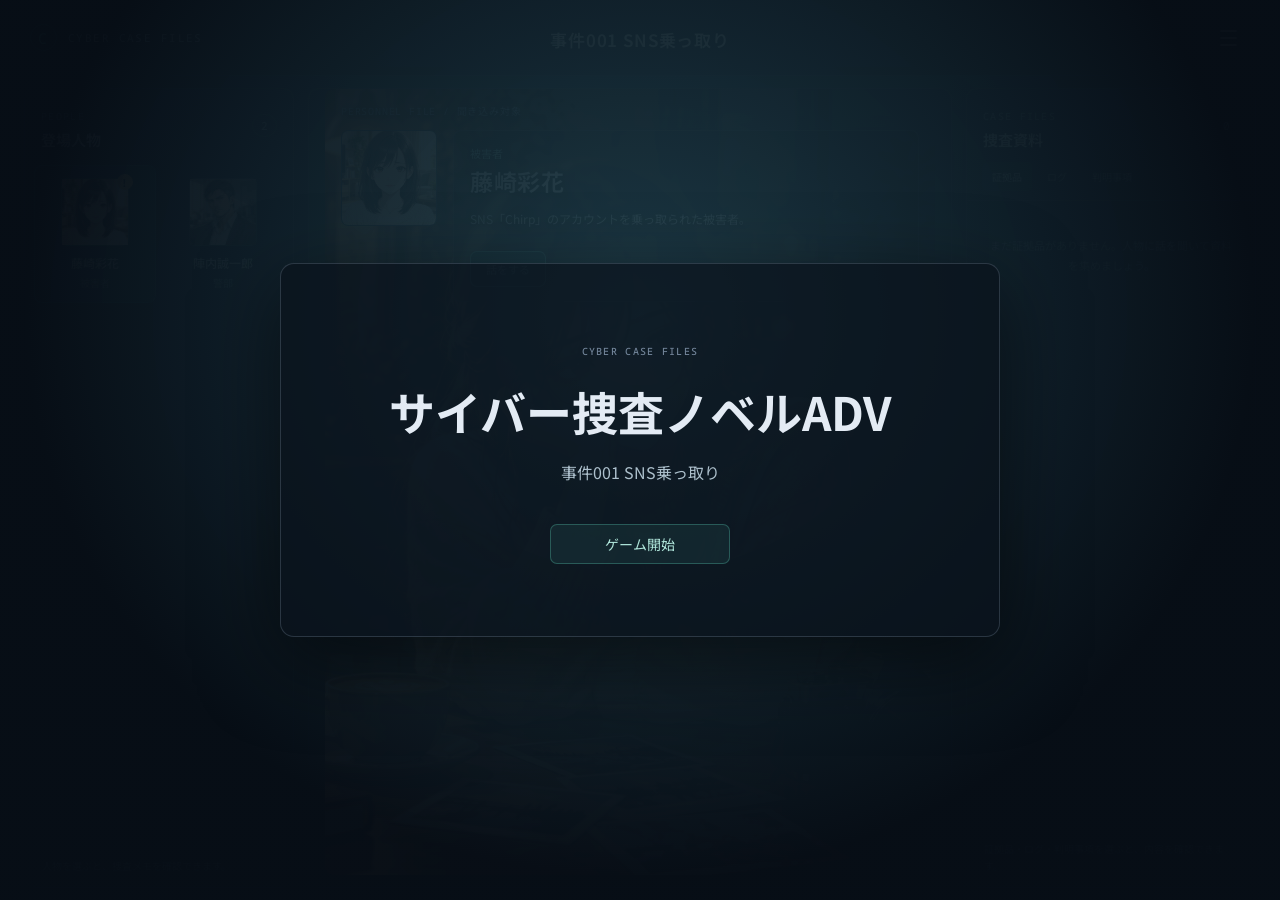
==== commit 1b742c92: "Update history" ====
--- a/prototype/index.html
+++ b/prototype/index.html
@@ -5,15 +5,18 @@
     <meta name="viewport" content="width=device-width, initial-scale=1">
     <meta name="theme-color" content="#101b29">
     <title>CASE 001 | サイバー捜査ノベルADV</title>
+    <link rel="icon" type="image/svg+xml" href="./favicon.svg">
     <link rel="stylesheet" href="./style.css">
     <script type="module" src="./app.js"></script>
   </head>
   <body>
     <header class="topbar">
-      <a class="wordmark" href="./" aria-label="捜査画面トップ">
+      <!--<a class="wordmark" href="./" aria-label="捜査画面トップ"> 狩環境でこれを押すとシナリオが切り替わってしまうので、わざとコメントアウトしてある。代わりにdiv要素を入れている-->
+      <div class="wordmark">
         <span class="wordmark-icon">C</span>
         <span>CYBER CASE FILES</span>
-      </a>
+      </div>
+      <!--</a>-->
       <div class="case-heading">
         <h1 id="case-title">SNS乗っ取り</h1>
       </div>
@@ -64,18 +67,22 @@
       </nav>
 
       <section class="main-panel" aria-live="polite">
-        <div id="detail-view" class="detail-view"></div>
-        <section id="dialogue-choices" class="dialogue-choices" hidden aria-label="選択肢"></section>
+        <div class="main-content-layer">
+          <div id="detail-view" class="detail-view"></div>
+          <section id="dialogue-choices" class="dialogue-choices" hidden aria-label="選択肢"></section>
+        </div>
         <section id="dialogue-pane" class="dialogue-pane" aria-live="polite">
           <div class="dialogue-label">DIALOGUE / 会話</div>
           <div class="dialogue-speaker-row"><span id="dialogue-icon" class="dialogue-icon"></span><div><span id="dialogue-speaker" class="dialogue-speaker"></span><h2 id="dialogue-title"></h2></div></div>
-          <p id="dialogue-text" class="dialogue-text"></p>
+          <div id="dialogue-scroll-content" class="dialogue-scroll-content">
+            <p id="dialogue-text" class="dialogue-text"></p>
+          </div>
           <form id="dialogue-answer-form" class="dialogue-answer-form" hidden>
             <label for="dialogue-answer">回答</label>
             <div class="dialogue-answer-row"><input id="dialogue-answer" name="answer" type="text" autocomplete="off"><button class="action-button" type="submit">回答する</button></div>
             <p id="dialogue-answer-feedback" class="dialogue-answer-feedback" role="status" aria-live="polite"></p>
           </form>
-          <div id="dialogue-controls" class="dialogue-controls"><button id="dialogue-next" class="action-button" type="button" hidden>次へ</button><button id="dialogue-close" class="reset-button" type="button" hidden>やめる</button><button id="log-analysis-close" class="reset-button" type="button" hidden>解析を終了する</button></div>
+          <div id="dialogue-controls" class="dialogue-controls"><button id="dialogue-next" class="action-button" type="button" hidden>次へ</button><button id="dialogue-history-toggle" class="action-button secondary" type="button" hidden aria-pressed="false">履歴</button><button id="dialogue-close" class="reset-button" type="button" hidden>やめる</button><button id="log-analysis-close" class="reset-button" type="button" hidden>解析を終了する</button></div>
         </section>
      </section>
 
--- a/prototype/style.css
+++ b/prototype/style.css
@@ -85,6 +85,12 @@
 .detail-actions .action-button { margin-top: 0; }
 .action-button.secondary { color: var(--ink); background: rgba(10, 20, 29, .54); border-color: var(--line); }
 .action-button.secondary:hover:not(:disabled) { border-color: var(--accent); background: rgba(25, 42, 52, .82); }
+.access-link-button { border-color: rgba(226, 104, 104, .76); color: #ffe3e3; background: rgba(104, 32, 38, .88); }
+.access-link-button:hover:not(:disabled) { border-color: #ff8c8c; color: #fff; background: rgba(135, 39, 46, .96); }
+.detail-view .detail-copy .access-link-button { border-color: rgba(255, 139, 139, .85); color: #fff0f0; background: rgba(105, 27, 35, .94); }
+.detail-view .detail-copy .access-link-button:hover:not(:disabled) { background: rgba(139, 33, 43, .98); }
+.dialogue-pane .dialogue-choices .access-link-button { border-color: rgba(255, 139, 139, .82); color: #fff0f0; background: rgba(105, 27, 35, .94); }
+.dialogue-pane .dialogue-choices .access-link-button:hover:not(:disabled) { background: rgba(139, 33, 43, .98); }
 .empty-state { padding: 21px 12px; color: #748599; font-size: 11px; line-height: 1.8; text-align: center; }
 .evidence-tabs { padding: 0 15px 9px; display: flex; gap: 5px; border-bottom: 1px solid var(--line); }
 .tab-button { padding: 7px 10px; border: 0; border-radius: 6px; color: #8293a4; background: transparent; font-size: 10px; cursor: pointer; }
@@ -149,7 +155,7 @@
 
 .avatar img,.portrait img{width:100%;height:100%;object-fit:cover;display:block}.detail-view{background-repeat:no-repeat;background-position:center;background-size:cover;border-radius:8px;padding-left:22px;padding-right:22px}.detail-view .detail-card,.detail-view .detail-topline{max-width:900px}
 
-.dialogue-pane{margin-top:18px;padding:18px 20px;border:1px solid rgba(88,199,178,.24);border-radius:10px;background:linear-gradient(145deg,rgba(18,39,47,.96),rgba(12,25,35,.96));box-shadow:0 10px 30px rgba(0,0,0,.18)}.dialogue-label{color:#7faaa4;font:10px 'Noto Sans Mono','Noto Sans JP';letter-spacing:.1em}.dialogue-speaker-row{display:flex;align-items:center;gap:11px;margin-top:10px}.dialogue-icon{width:42px;height:42px;display:grid;place-items:center;overflow:hidden;border:1px solid rgba(88,199,178,.35);border-radius:50%;color:#a9e6dc;background:#19363b}.dialogue-icon img{width:100%;height:100%;object-fit:cover}.dialogue-speaker-row h2{margin:3px 0 0;color:#eef5f7;font-size:16px}.dialogue-speaker{color:#83cdbf;font-size:11px}.dialogue-text{min-height:48px;margin:16px 0 13px;color:#d9e5e8;font-size:14px;line-height:1.9;white-space:pre-line}.dialogue-choices{display:grid;gap:7px}.dialogue-choices .action-button{width:100%;margin:0;text-align:left}.dialogue-pane>.reset-button{margin-top:12px;margin-left:0}.dialogue-pane[hidden]{display:none}
+.dialogue-pane{margin-top:18px;padding:18px 20px;border:1px solid rgba(88,199,178,.24);border-radius:10px;background:linear-gradient(145deg,rgba(18,39,47,.96),rgba(12,25,35,.96));box-shadow:0 10px 30px rgba(0,0,0,.18)}.dialogue-label{color:#7faaa4;font:10px 'Noto Sans Mono','Noto Sans JP';letter-spacing:.1em}.dialogue-speaker-row{display:flex;align-items:center;gap:11px;margin-top:10px}.dialogue-icon{width:42px;height:42px;display:grid;place-items:center;overflow:hidden;border:1px solid rgba(88,199,178,.35);border-radius:50%;color:#a9e6dc;background:#19363b}.dialogue-icon img{width:100%;height:100%;object-fit:cover}.dialogue-speaker-row h2{margin:3px 0 0;color:#eef5f7;font-size:16px}.dialogue-speaker{color:#83cdbf;font-size:11px}.dialogue-text{min-height:48px;margin:16px 0 13px;color:#d9e5e8;font-size:14px;line-height:1.9;white-space:pre-line}.dialogue-scroll-content{min-height:0}.dialogue-choices{display:grid;gap:7px}.dialogue-choices .action-button{width:100%;margin:0;text-align:left}.dialogue-pane>.reset-button{margin-top:12px;margin-left:0}.dialogue-pane[hidden]{display:none}
 
 
 .dialogue-choices{margin-top:10px;padding:12px 0;display:grid;gap:8px}.dialogue-choices[hidden]{display:none}.dialogue-pane .dialogue-choices{display:none}.dialogue-pane .dialogue-text.is-typing{opacity:.9}.dialogue-pane .action-button{margin-top:0}
@@ -181,7 +187,9 @@
 .dialogue-choices .action-button{width:auto;min-width:220px;max-width:100%;text-align:right}
 .dialogue-choices .unlock-notice{border-color:rgba(240,202,118,.42);color:#f0d89f;background:rgba(240,202,118,.08)}
 .main-panel{position:relative}
-.dialogue-choices{position:absolute;z-index:4;right:38px;bottom:210px;max-width:calc(100% - 76px);max-height:42%;overflow-y:auto;margin:0;padding:10px;border:1px solid rgba(190,210,230,.16);border-radius:10px;background:rgba(8,14,22,.68);backdrop-filter:blur(5px);scrollbar-color:rgba(126,161,177,.5) transparent;scrollbar-width:thin}
+.main-content-layer { position: relative; min-width: 0; min-height: 0; }
+.dialogue-choices{position:absolute;z-index:4;right:16px;bottom:16px;width:min(460px,calc(100% - 32px));max-width:100%;max-height:min(40vh,320px);overflow-y:auto;margin:0;padding:14px;border:1px solid rgba(190,210,230,.2);border-radius:12px;background:rgba(8,14,22,.94);box-shadow:0 16px 42px rgba(0,0,0,.48);backdrop-filter:blur(8px);scrollbar-color:rgba(126,161,177,.5) transparent;scrollbar-width:thin;overscroll-behavior:contain}
+.dialogue-choices .action-button { width: 100%; min-width: 0; text-align: left; }
 .dialogue-notices{display:grid;gap:5px;margin:10px 0;padding:10px 12px;border-left:3px solid #f0ca76;border-radius:4px;background:rgba(240,202,118,.08)}
 .dialogue-notice{margin:0;color:#f2d48e;font-size:13px;font-weight:600;line-height:1.7}
 
@@ -217,11 +225,10 @@
   .case-heading h1 { font-size: 15px; }
 }
 @media (max-width:700px){.dialogue-choices .action-button{width:100%;min-width:0}}
-@media (max-width:700px){.dialogue-choices{right:24px;bottom:200px;max-width:calc(100% - 48px);max-height:38%;padding:8px}}
-
-/* Use the browser viewport, which already excludes browser bars and the taskbar.
-   Keep the existing layout on tall displays and the stacked layout on mobile. */
-@media (min-width: 1051px) and (max-height: 800px) {
+@media (max-width:700px){.dialogue-choices{right:8px;bottom:8px;width:calc(100% - 16px);max-height:min(38vh,240px);padding:10px}}
+
+/* Keep desktop panels within the browser viewport; mobile keeps a stacked page layout. */
+@media (min-width: 1051px) {
   body {
     height: 100vh;
     height: 100dvh;
@@ -229,7 +236,7 @@
     display: grid;
     grid-template-rows: auto minmax(0, 1fr);
   }
-  .topbar { min-height: 60px; padding: 0 24px; }
+  .topbar { min-height: 76px; padding: 0 30px; }
   .workspace {
     width: 100%;
     min-height: 0;
@@ -247,10 +254,11 @@
     display: grid;
     grid-template-rows: minmax(0, 1fr) auto;
   }
+  .main-content-layer { grid-area: 1 / 1; }
   .detail-view {
-    grid-area: 1 / 1;
     min-height: 0;
     min-width: 0;
+    height: 100%;
     padding: 14px 16px;
     overflow: auto;
   }
@@ -268,20 +276,9 @@
   .dialogue-label, .dialogue-speaker-row, .dialogue-controls { flex-shrink: 0; }
   .dialogue-speaker-row { margin-top: 6px; }
   .dialogue-icon { width: 32px; height: 32px; flex-shrink: 0; }
-  .dialogue-text { flex: 1; min-height: 0; margin: 8px 0; overflow-y: auto; overflow-wrap: anywhere; }
+  .dialogue-scroll-content { flex: 1; min-height: 0; overflow-y: auto; overflow-wrap: anywhere; scrollbar-color: rgba(126,161,177,.5) transparent; scrollbar-width: thin; }
+  .dialogue-text { min-height: 0; margin: 8px 0; }
   .dialogue-controls { margin-top: 4px; }
-  .dialogue-choices {
-    grid-area: 1 / 1;
-    position: relative;
-    align-self: end;
-    justify-self: end;
-    right: auto;
-    bottom: auto;
-    min-height: 0;
-    margin: 8px;
-    max-width: calc(100% - 16px);
-    max-height: calc(100% - 16px);
-  }
   .log-view { max-height: none; overflow: visible; }
 }
 
@@ -338,3 +335,13 @@
 .danger-action { border-color: rgba(232, 165, 154, .45); color: #ffccc4; background: rgba(107, 43, 43, .38); }
 .danger-action:hover:not(:disabled) { border-color: #e8a59a; background: rgba(107, 43, 43, .62); }
 @media (max-width: 480px) { .dialogue-answer-row { flex-direction: column; } }
+
+.detail-view.is-conversation-history { min-height: 0; max-height: min(56vh, 560px); overflow-y: auto; overscroll-behavior: contain; scrollbar-color: rgba(126,161,177,.5) transparent; scrollbar-width: thin; }
+.conversation-history { display: grid; gap: 12px; max-width: 900px; margin-top: 18px; }
+.conversation-history-entry { padding: 12px 14px; border: 1px solid rgba(88,199,178,.18); border-radius: 8px; background: rgba(10,20,28,.72); }
+.conversation-history-speaker-row { display: flex; align-items: center; gap: 9px; }
+.conversation-history-icon { width: 32px; height: 32px; flex: 0 0 32px; display: grid; place-items: center; overflow: hidden; border: 1px solid rgba(88,199,178,.35); border-radius: 50%; color: #a9e6dc; background: #19363b; font-size: 13px; }
+.conversation-history-icon img { width: 100%; height: 100%; object-fit: cover; }
+.conversation-history-speaker { color: #83cdbf; font-size: 12px; }
+.conversation-history-text { margin: 9px 0 0; color: #d9e5e8; font-size: 13px; line-height: 1.8; white-space: pre-line; }
+.conversation-history-notice { margin: 0; padding: 10px 12px; border-left: 3px solid #f0ca76; border-radius: 4px; color: #f2d48e; background: rgba(92, 68, 25, .82); font-size: 13px; font-weight: 600; line-height: 1.7; }
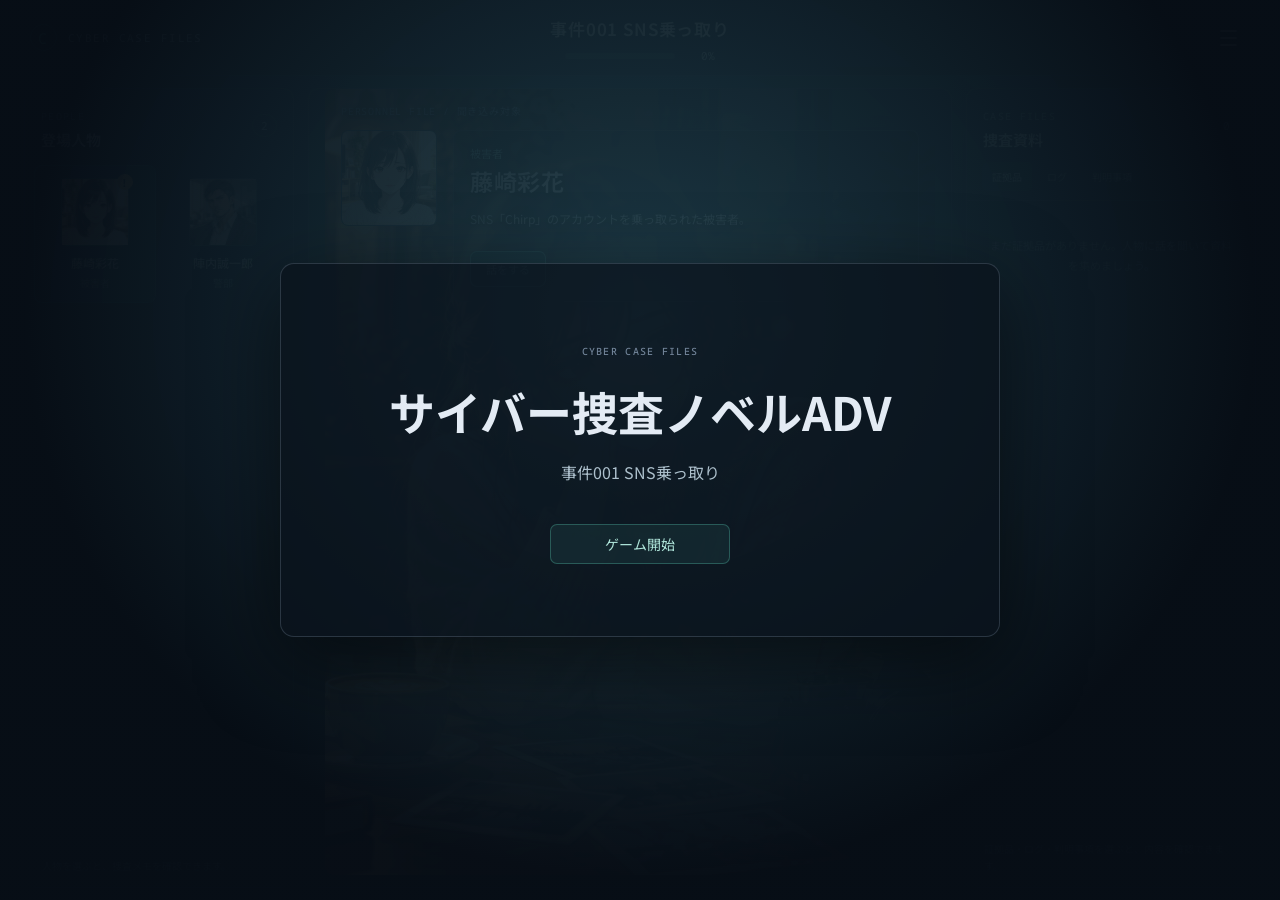
==== commit 8c5aaf40: "Update Case002" ====
--- a/prototype/index.html
+++ b/prototype/index.html
@@ -19,6 +19,11 @@
       <!--</a>-->
       <div class="case-heading">
         <h1 id="case-title">SNS乗っ取り</h1>
+        <div class="case-progress-row">
+          <span id="case-chapter" class="case-chapter" hidden></span>
+          <progress id="case-progress" class="case-progress" max="100" value="0" aria-label="事件の進捗"></progress>
+          <span id="case-progress-value" class="case-progress-value">0%</span>
+        </div>
       </div>
       <div class="top-actions">
         <details class="developer-menu">
@@ -82,7 +87,7 @@
             <div class="dialogue-answer-row"><input id="dialogue-answer" name="answer" type="text" autocomplete="off"><button class="action-button" type="submit">回答する</button></div>
             <p id="dialogue-answer-feedback" class="dialogue-answer-feedback" role="status" aria-live="polite"></p>
           </form>
-          <div id="dialogue-controls" class="dialogue-controls"><button id="dialogue-next" class="action-button" type="button" hidden>次へ</button><button id="dialogue-history-toggle" class="action-button secondary" type="button" hidden aria-pressed="false">履歴</button><button id="dialogue-close" class="reset-button" type="button" hidden>やめる</button><button id="log-analysis-close" class="reset-button" type="button" hidden>解析を終了する</button></div>
+          <div id="dialogue-controls" class="dialogue-controls"><button id="dialogue-size-toggle" class="action-button secondary dialogue-size-toggle" type="button" hidden>広げる</button><button id="dialogue-next" class="action-button" type="button" hidden>次へ</button><button id="dialogue-history-toggle" class="action-button secondary" type="button" hidden aria-pressed="false">履歴</button><button id="dialogue-close" class="reset-button" type="button" hidden>やめる</button><button id="log-analysis-close" class="reset-button" type="button" hidden>解析を終了する</button></div>
         </section>
      </section>
 
--- a/prototype/style.css
+++ b/prototype/style.css
@@ -39,6 +39,13 @@
 .case-heading { justify-self: center; text-align: center; }
 .eyebrow { color: #728499; font: 500 10px 'Noto Sans Mono', 'Noto Sans JP'; letter-spacing: .13em; }
 .case-heading h1 { margin: 4px 0 0; color: #f0f5fa; font-size: 17px; font-weight: 600; letter-spacing: .05em; }
+.case-progress-row { display: flex; align-items: center; justify-content: center; gap: 8px; margin-top: 7px; }
+.case-chapter { color: #a8c8c0; font-size: 11px; white-space: nowrap; }
+.case-progress { width: 110px; height: 6px; appearance: none; border: 0; border-radius: 999px; overflow: hidden; background: #263443; }
+.case-progress::-webkit-progress-bar { border-radius: 999px; background: #263443; }
+.case-progress::-webkit-progress-value { border-radius: 999px; background: var(--accent); transition: width .3s ease; }
+.case-progress::-moz-progress-bar { border-radius: 999px; background: var(--accent); }
+.case-progress-value { min-width: 32px; color: #d3e2e9; font: 11px 'Noto Sans Mono', 'Noto Sans JP'; text-align: right; }
 .top-actions { justify-self: end; display: flex; align-items: center; gap: 12px; }
 .prototype-badge { padding: 5px 9px; border: 1px solid rgba(231,180,98,.28); border-radius: 999px; color: #d7ad6c; background: rgba(231,180,98,.08); font-size: 10px; letter-spacing: .05em; }
 .save-button { padding: 8px 17px; border: 1px solid rgba(88,199,178,.4); border-radius: 7px; color: #b9eee3; background: var(--accent-soft); cursor: pointer; transition: .16s ease; }
@@ -174,6 +181,7 @@
 .log-view .log-row[aria-disabled="true"] { color: #84968a; }
 .log-view .log-row.is-discovered { color: #a9e2b6; background: transparent; }
 .dialogue-controls{display:flex;justify-content:flex-end;gap:8px;margin-top:10px}.dialogue-controls button{margin:0}.dialogue-controls [hidden]{display:none}
+.dialogue-controls .dialogue-size-toggle { margin-right: auto; }
 .side-panel .list-stack{min-height:0;max-height:calc(100vh - 260px);overflow-y:auto;scrollbar-color:rgba(126,161,177,.5) transparent;scrollbar-width:thin}
 @media (max-width:700px){.side-panel .list-stack{max-height:280px}}
 .side-panel{height:calc(100vh - 201px);min-height:0}
@@ -188,7 +196,7 @@
 .dialogue-choices .unlock-notice{border-color:rgba(240,202,118,.42);color:#f0d89f;background:rgba(240,202,118,.08)}
 .main-panel{position:relative}
 .main-content-layer { position: relative; min-width: 0; min-height: 0; }
-.dialogue-choices{position:absolute;z-index:4;right:16px;bottom:16px;width:min(460px,calc(100% - 32px));max-width:100%;max-height:min(40vh,320px);overflow-y:auto;margin:0;padding:14px;border:1px solid rgba(190,210,230,.2);border-radius:12px;background:rgba(8,14,22,.94);box-shadow:0 16px 42px rgba(0,0,0,.48);backdrop-filter:blur(8px);scrollbar-color:rgba(126,161,177,.5) transparent;scrollbar-width:thin;overscroll-behavior:contain}
+.dialogue-choices{position:absolute;z-index:4;right:16px;bottom:16px;width:min(460px,calc(100% - 32px));max-width:100%;max-height:min(40vh,320px,calc(100% - 32px));overflow-y:auto;margin:0;padding:14px;border:1px solid rgba(190,210,230,.2);border-radius:12px;background:rgba(8,14,22,.94);box-shadow:0 16px 42px rgba(0,0,0,.48);backdrop-filter:blur(8px);scrollbar-color:rgba(126,161,177,.5) transparent;scrollbar-width:thin;overscroll-behavior:contain}
 .dialogue-choices .action-button { width: 100%; min-width: 0; text-align: left; }
 .dialogue-notices{display:grid;gap:5px;margin:10px 0;padding:10px 12px;border-left:3px solid #f0ca76;border-radius:4px;background:rgba(240,202,118,.08)}
 .dialogue-notice{margin:0;color:#f2d48e;font-size:13px;font-weight:600;line-height:1.7}
@@ -223,9 +231,29 @@
   .top-actions { grid-column: 2; grid-row: 1; }
   .case-heading { display: block; grid-column: 1; grid-row: 2; justify-self: start; padding: 0 0 10px 38px; text-align: left; }
   .case-heading h1 { font-size: 15px; }
+  .case-heading { max-width: 100%; }
+  .case-progress-row { justify-content: flex-start; gap: 6px; margin-top: 5px; }
+  .case-chapter { overflow: hidden; max-width: 46vw; text-overflow: ellipsis; font-size: 10px; }
+  .case-progress { width: 70px; }
+  .case-progress-value { font-size: 10px; }
 }
 @media (max-width:700px){.dialogue-choices .action-button{width:100%;min-width:0}}
-@media (max-width:700px){.dialogue-choices{right:8px;bottom:8px;width:calc(100% - 16px);max-height:min(38vh,240px);padding:10px}}
+@media (max-width:700px){.dialogue-choices{right:8px;bottom:8px;width:calc(100% - 16px);max-height:min(38vh,240px,calc(100% - 24px));padding:10px}}
+
+@media (max-width: 1050px) {
+  .main-panel.is-dialogue-expanded {
+    height: clamp(380px, 68dvh, 760px);
+    display: grid;
+    grid-template-rows: minmax(0, 1fr) minmax(0, 1fr);
+  }
+  .main-panel.is-dialogue-expanded .main-content-layer { overflow: auto; }
+  .main-panel.is-dialogue-expanded .detail-view { height: 100%; min-height: 0; }
+  .main-panel.is-dialogue-expanded .dialogue-pane { grid-row: 2; height: 100%; min-height: 0; overflow: hidden; display: flex; flex-direction: column; }
+  .main-panel.is-dialogue-expanded .dialogue-label,
+  .main-panel.is-dialogue-expanded .dialogue-speaker-row,
+  .main-panel.is-dialogue-expanded .dialogue-controls { flex-shrink: 0; }
+  .main-panel.is-dialogue-expanded .dialogue-scroll-content { flex: 1; min-height: 0; overflow-y: auto; }
+}
 
 /* Keep desktop panels within the browser viewport; mobile keeps a stacked page layout. */
 @media (min-width: 1051px) {
@@ -254,6 +282,8 @@
     display: grid;
     grid-template-rows: minmax(0, 1fr) auto;
   }
+  .main-panel.is-dialogue-expanded { grid-template-rows: minmax(0, 1fr) minmax(0, 1fr); }
+  .main-panel.is-dialogue-expanded .dialogue-pane { height: auto; }
   .main-content-layer { grid-area: 1 / 1; }
   .detail-view {
     min-height: 0;
